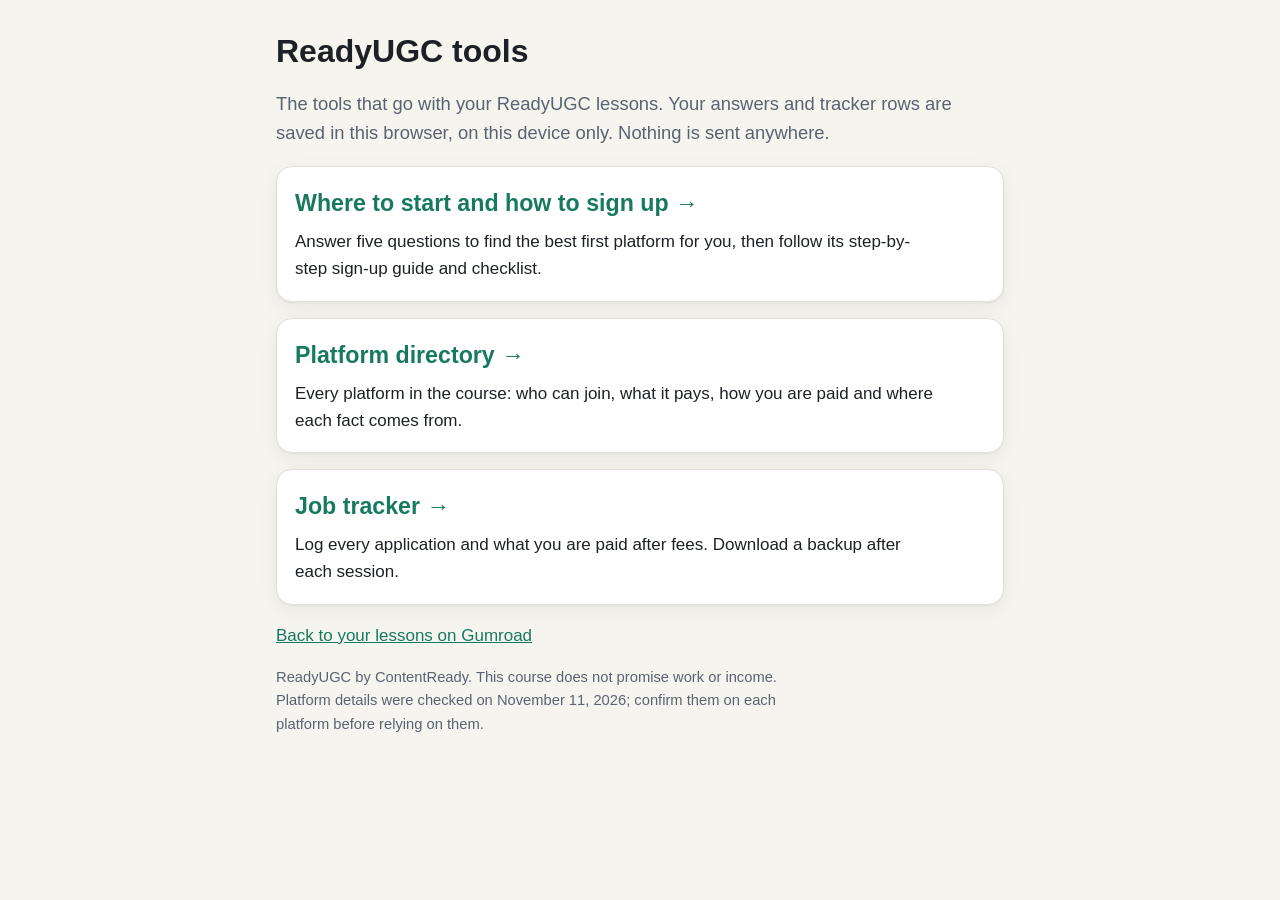
==== index.html @ 534c57f2 "ReadyUGC free tools: starting-point quiz, sign-up guides, platform directory, job tracker Co-Authore" ====
<!doctype html>
<html lang="en">
<head>
<meta charset="utf-8">
<meta name="viewport" content="width=device-width, initial-scale=1">
<title>ReadyUGC tools</title>
<link rel="stylesheet" href="style.css">
<link rel="stylesheet" href="course.css">
<link rel="icon" href="favicon.svg" type="image/svg+xml">
<meta name="robots" content="noindex">
</head>
<body>
<main>
<h1>ReadyUGC tools</h1>
<p class="lead">The tools that go with your ReadyUGC lessons. Your answers and tracker rows are saved in this browser, on this device only. Nothing is sent anywhere.</p>
<a class="card tool" href="platforms.html"><h2>Where to start and how to sign up →</h2><p>Answer five questions to find the best first platform for you, then follow its step-by-step sign-up guide and checklist.</p></a>
<a class="card tool" href="directory.html"><h2>Platform directory →</h2><p>Every platform in the course: who can join, what it pays, how you are paid and where each fact comes from.</p></a>
<a class="card tool" href="tracker.html"><h2>Job tracker →</h2><p>Log every application and what you are paid after fees. Download a backup after each session.</p></a>
<p><a href="https://app.gumroad.com/library">Back to your lessons on Gumroad</a></p>
<p class="muted">ReadyUGC by ContentReady. This course does not promise work or income. Platform details were checked on November 11, 2026; confirm them on each platform before relying on them.</p>
</main>
</body>
</html>
---- style.css ----
:root {
  --bg: #fbfaf7; --card: #ffffff; --ink: #1f2328; --muted: #5c6470;
  --line: #e3e0d8; --accent: #1f6f5c; --accent-ink: #ffffff; --soft: #eef5f2; --warn: #8a5a00;
}
@media (prefers-color-scheme: dark) {
  :root { --bg: #14171a; --card: #1c2024; --ink: #e8eaed; --muted: #a0a8b3;
    --line: #2c3238; --accent: #5cc2a6; --accent-ink: #0d1a16; --soft: #1a2a26; --warn: #e0b060; }
}
* { box-sizing: border-box; }
body { margin: 0; background: var(--bg); color: var(--ink);
  font: 17px/1.6 -apple-system, BlinkMacSystemFont, "Segoe UI", Roboto, Helvetica, Arial, sans-serif; }
main { max-width: 760px; margin: 0 auto; padding: 32px 16px 80px; }
h1 { font-size: 2rem; line-height: 1.2; margin: 0 0 12px; }
h2 { font-size: 1.35rem; margin: 40px 0 10px; padding-top: 8px; border-top: 1px solid var(--line); }
h3 { font-size: 1.05rem; margin: 24px 0 6px; }
p, li { max-width: 68ch; }
.lead { font-size: 1.15rem; color: var(--muted); }
.card { background: var(--card); border: 1px solid var(--line); border-radius: 10px; padding: 18px; margin: 16px 0; }
.price { font-size: 2rem; font-weight: 700; }
.btn { display: inline-block; background: var(--accent); color: var(--accent-ink); font-weight: 600;
  padding: 12px 22px; border-radius: 8px; text-decoration: none; border: 0; cursor: pointer; font-size: 1rem; }
.btn.secondary { background: transparent; color: var(--accent); border: 1px solid var(--accent); }
.note { background: var(--soft); border-radius: 8px; padding: 12px 14px; font-size: 0.95rem; }
.muted { color: var(--muted); font-size: 0.92rem; }
.tpl { background: var(--soft); border-left: 3px solid var(--accent); padding: 12px 14px; border-radius: 0 8px 8px 0;
  white-space: pre-wrap; font-size: 0.97rem; margin: 10px 0; }
.tablewrap { overflow-x: auto; }
table { border-collapse: collapse; width: 100%; font-size: 0.95rem; }
th, td { text-align: left; padding: 8px 10px; border-bottom: 1px solid var(--line); vertical-align: top; }
th { color: var(--muted); font-weight: 600; }
td.num, th.num { text-align: right; font-variant-numeric: tabular-nums; }
label { display: block; font-size: 0.9rem; color: var(--muted); margin: 10px 0 4px; }
input, select { width: 100%; padding: 9px 10px; border: 1px solid var(--line); border-radius: 6px;
  background: var(--card); color: var(--ink); font-size: 1rem; }
.grid { display: grid; grid-template-columns: repeat(auto-fit, minmax(200px, 1fr)); gap: 0 16px; }
.result { font-size: 1.6rem; font-weight: 700; font-variant-numeric: tabular-nums; }
.row { display: grid; grid-template-columns: 2fr 1fr 1fr 1fr auto; gap: 8px; margin-bottom: 8px; align-items: end; }
.row button, .small { background: transparent; border: 1px solid var(--line); color: var(--muted); border-radius: 6px; padding: 8px 10px; cursor: pointer; }
@media (max-width: 560px) { .row { grid-template-columns: 1fr 1fr; } h1 { font-size: 1.6rem; } }
@media print { .btn, .noprint { display: none; } body { background: #fff; } }
---- course.css ----
/* Course experience: progress hub, lesson navigation, badges and "mark done" cards.
   Loaded after style.css on every paid course page. Worksheet PDFs and the sales page do not use it. */
:root {
  --bg: #f6f4ef; --card: #ffffff; --ink: #1d2126; --muted: #5a6370; --line: #e4e0d6;
  --accent: #17795f; --accent-ink: #ffffff; --soft: #e8f4ef; --warn: #8a5a00;
  --gold: #f0a63a; --gold-soft: #fff3df; --danger: #b3412f; --danger-soft: #fdecea;
  --shadow: 0 1px 2px rgba(20, 30, 40, .06), 0 6px 20px rgba(20, 30, 40, .06);
  --radius: 16px;
}
@media (prefers-color-scheme: dark) {
  :root { --bg: #111417; --card: #1a1f24; --ink: #e9ecef; --muted: #a2abb6; --line: #2b323a;
    --accent: #4fc79f; --accent-ink: #08201a; --soft: #16302a; --warn: #e6b866;
    --gold: #f5b955; --gold-soft: #3a2e17; --danger: #f08a78; --danger-soft: #3a1f1b;
    --shadow: 0 1px 2px rgba(0, 0, 0, .3), 0 6px 20px rgba(0, 0, 0, .25); }
}
html { scroll-behavior: smooth; }
@media (prefers-reduced-motion: reduce) { html { scroll-behavior: auto; } *, *::before, *::after { animation: none !important; transition: none !important; } }
body { background: var(--bg); }
a { color: var(--accent); }
.card { border-radius: var(--radius); box-shadow: var(--shadow); border-color: var(--line); }
.btn { border-radius: 999px; transition: transform .12s ease, filter .12s ease; }
.btn:hover { filter: brightness(1.06); transform: translateY(-1px); }
.note { border-left: 4px solid var(--accent); border-radius: 0 12px 12px 0; }

/* ---------- Top bar on lesson pages ---------- */
.topbar { position: sticky; top: 0; z-index: 20; display: flex; align-items: center; justify-content: space-between; gap: 12px;
  padding: 10px 16px; background: color-mix(in srgb, var(--bg) 88%, transparent); backdrop-filter: blur(8px);
  border-bottom: 1px solid var(--line); font-size: .92rem; }
.topbar a { text-decoration: none; font-weight: 600; }
.tb-progress { display: flex; align-items: center; gap: 10px; color: var(--muted); white-space: nowrap; }
.mini-bar { width: 90px; height: 8px; border-radius: 999px; background: var(--line); overflow: hidden; }
.mini-bar i, .readbar i { display: block; height: 100%; width: 0; background: linear-gradient(90deg, var(--accent), var(--gold)); transition: width .4s ease; }
.readbar { position: fixed; left: 0; right: 0; top: 0; height: 3px; z-index: 30; }
.readbar i { transition: none; }
.has-topbar main > p.noprint:first-child { display: none; }

/* ---------- Lesson layout and contents ---------- */
.layout { display: block; }
.toc { max-width: 760px; margin: 16px auto 0; padding: 0 16px; }
.toc details { background: var(--card); border: 1px solid var(--line); border-radius: var(--radius); box-shadow: var(--shadow); padding: 4px 16px; }
.toc summary { cursor: pointer; font-weight: 700; padding: 10px 0; }
.toc ol { list-style: none; margin: 0 0 10px; padding: 0; }
.toc li a { display: flex; gap: 10px; align-items: center; padding: 7px 8px; border-radius: 10px; color: var(--ink); text-decoration: none; font-size: .93rem; line-height: 1.35; }
.toc li a:hover { background: var(--soft); }
.toc li a.current { background: var(--soft); color: var(--accent); font-weight: 600; }
.toc .dot { flex: none; width: 22px; height: 22px; border-radius: 50%; border: 2px solid var(--line); display: grid; place-items: center; font-size: .72rem; font-weight: 700; color: var(--muted); }
.toc a.done .dot { background: var(--accent); border-color: var(--accent); color: var(--accent-ink); }
@media (min-width: 1100px) {
  .layout { display: grid; grid-template-columns: 260px minmax(0, 760px); justify-content: center; gap: 40px; padding: 0 24px; }
  .layout main { margin: 0; }
  .toc { margin: 0; padding: 32px 0 0; position: sticky; top: 48px; align-self: start; max-height: calc(100vh - 64px); overflow: auto; }
}

/* Section headings become chapter headings */
main h2 { border-top: 0; margin-top: 56px; display: flex; align-items: center; gap: 12px; scroll-margin-top: 64px; font-size: 1.45rem; }
main h2 .num { flex: none; width: 38px; height: 38px; border-radius: 12px; display: grid; place-items: center; font-size: 1rem;
  background: var(--soft); color: var(--accent); }
main h2.is-done .num { background: var(--accent); color: var(--accent-ink); }
main h2 .chip { margin-left: auto; font-size: .75rem; font-weight: 600; color: var(--accent); background: var(--soft); padding: 3px 10px; border-radius: 999px; white-space: nowrap; }
main h3 { scroll-margin-top: 64px; }

/* Numbered step lists as a timeline */
ol.steps { list-style: none; counter-reset: st; padding-left: 0; }
ol.steps > li { counter-increment: st; position: relative; padding: 2px 0 14px 46px; margin: 0; }
ol.steps > li::before { content: counter(st); position: absolute; left: 0; top: 0; width: 30px; height: 30px; border-radius: 50%;
  background: var(--card); border: 2px solid var(--accent); color: var(--accent); font-weight: 700; font-size: .9rem; display: grid; place-items: center; }
ol.steps > li:not(:last-child)::after { content: ""; position: absolute; left: 15px; top: 32px; bottom: 2px; width: 2px; background: var(--line); }

/* Tables */
.tablewrap { background: var(--card); border: 1px solid var(--line); border-radius: var(--radius); box-shadow: var(--shadow); margin: 14px 0; }
.tablewrap table th { background: var(--soft); color: var(--ink); }
.tablewrap tr:last-child td { border-bottom: 0; }

/* Copyable templates */
.tpl { position: relative; padding-top: 40px; border-radius: 0 12px 12px 0; }
.copy { position: absolute; top: 8px; right: 8px; font: inherit; font-size: .82rem; font-weight: 600; padding: 4px 12px; border-radius: 999px;
  border: 1px solid var(--accent); background: var(--card); color: var(--accent); cursor: pointer; }
.copy.ok { background: var(--accent); color: var(--accent-ink); }

/* Red flags and checklists */
ul.flags { list-style: none; padding: 0; display: grid; gap: 10px; }
ul.flags li { max-width: none; background: var(--danger-soft); border-radius: 12px; padding: 12px 14px 12px 44px; position: relative; }
ul.flags li::before { content: "🚩"; position: absolute; left: 14px; top: 11px; }
ul.checklist { list-style: none; padding: 0; }
ul.checklist li { position: relative; padding: 8px 0 8px 40px; }
ul.checklist input { position: absolute; left: 0; top: 8px; width: 24px; height: 24px; accent-color: var(--accent); }
ul.checklist label { display: inline; color: inherit; font-size: inherit; margin: 0; cursor: pointer; }

/* Platform cards */
.plat { padding: 20px; }
.plat h3 { font-size: 1.25rem; }
.plat-head { display: flex; justify-content: space-between; align-items: flex-start; gap: 12px; flex-wrap: wrap; }
.plat .tag { background: var(--soft); color: var(--accent); border-color: transparent; font-weight: 600; margin: 0 6px 6px 0; }
.plat .tag.hot { background: var(--gold-soft); color: var(--warn); }
.plat details { margin-top: 10px; border-top: 1px dashed var(--line); padding-top: 8px; }
.plat summary { cursor: pointer; font-weight: 600; color: var(--accent); }

/* "Mark done" card at the end of each lesson step */
.finish { margin: 28px 0 8px; padding: 18px 20px; border-radius: var(--radius); background: linear-gradient(135deg, var(--soft), var(--gold-soft));
  border: 1px solid var(--line); display: flex; flex-wrap: wrap; align-items: center; gap: 12px 18px; }
.finish-text { flex: 1 1 220px; }
.finish-eyebrow { display: block; font-size: .78rem; font-weight: 700; letter-spacing: .04em; text-transform: uppercase; color: var(--muted); }
.finish .btn.is-done { background: var(--card); color: var(--accent); border: 2px solid var(--accent); }
.next-link { font-weight: 600; text-decoration: none; }
.next-link:hover { text-decoration: underline; }

/* ---------- Course home ---------- */
.hero { display: flex; gap: 24px; align-items: center; flex-wrap: wrap; background: var(--card); border: 1px solid var(--line);
  border-radius: 22px; box-shadow: var(--shadow); padding: 24px; margin-bottom: 20px;
  background-image: radial-gradient(circle at 100% 0, var(--gold-soft), transparent 45%), radial-gradient(circle at 0 100%, var(--soft), transparent 50%); }
.hero h1 { margin-bottom: 6px; }
.hero .lead { margin: 0 0 12px; }
.hero-text { flex: 1 1 300px; }
.eyebrow { margin: 0 0 4px; font-size: .78rem; font-weight: 700; letter-spacing: .06em; text-transform: uppercase; color: var(--accent); }
.ring { position: relative; width: 132px; height: 132px; flex: none; }
.ring svg { width: 100%; height: 100%; transform: rotate(-90deg); }
.ring circle { fill: none; stroke-width: 12; }
.ring .track { stroke: var(--line); }
.ring .fill { stroke: url(#ringGrad); stroke-linecap: round; transition: stroke-dashoffset .8s cubic-bezier(.2, .8, .2, 1); }
.ring-label { position: absolute; inset: 0; display: grid; place-content: center; text-align: center; line-height: 1.1; }
.ring-label strong { font-size: 1.7rem; }
.ring-label span { font-size: .78rem; color: var(--muted); }
.stats { display: flex; flex-wrap: wrap; gap: 8px; }
.stat { background: var(--bg); border: 1px solid var(--line); border-radius: 999px; padding: 5px 12px; font-size: .9rem; }
.stat strong { font-variant-numeric: tabular-nums; }

.next { display: flex; flex-wrap: wrap; gap: 14px 20px; align-items: center; padding: 20px 22px; border-radius: var(--radius);
  background: var(--accent); color: var(--accent-ink); box-shadow: var(--shadow); margin-bottom: 8px; }
.next .eyebrow { color: inherit; opacity: .8; }
.next h2 { all: unset; display: block; font-size: 1.3rem; font-weight: 700; }
.next p { margin: 4px 0 0; opacity: .9; }
.next-body { flex: 1 1 260px; }
.next .btn { background: var(--accent-ink); color: var(--accent); }

.badges { display: grid; grid-template-columns: repeat(auto-fill, minmax(140px, 1fr)); gap: 12px; margin: 12px 0 8px; }
.badge { text-align: center; padding: 14px 10px; border-radius: var(--radius); background: var(--card); border: 1px solid var(--line); }
.badge .icon { font-size: 2rem; display: block; filter: grayscale(1); opacity: .35; transition: all .4s ease; }
.badge strong { display: block; font-size: .9rem; margin-top: 4px; }
.badge span { font-size: .78rem; color: var(--muted); }
.badge.earned { border-color: var(--gold); background: var(--gold-soft); }
.badge.earned .icon { filter: none; opacity: 1; }
.badge.pop { animation: pop .6s ease; }
@keyframes pop { 0% { transform: scale(1); } 40% { transform: scale(1.12); } 100% { transform: scale(1); } }

.stage { margin-top: 30px; }
.stage-head { display: flex; align-items: center; gap: 12px; margin-bottom: 8px; }
.stage-head h2 { margin: 0; font-size: 1.2rem; }
.stage-head .icon { font-size: 1.5rem; }
.stage-head .count { margin-left: auto; font-size: .85rem; color: var(--muted); font-weight: 600; }
.stage-list { background: var(--card); border: 1px solid var(--line); border-radius: var(--radius); box-shadow: var(--shadow); overflow: hidden; }
.step { display: flex; gap: 14px; align-items: flex-start; padding: 14px 18px; border-top: 1px solid var(--line); }
.step:first-child { border-top: 0; }
.step.is-next { background: var(--soft); }
.step input { appearance: none; -webkit-appearance: none; flex: none; width: 28px; height: 28px; margin: 2px 0 0; border-radius: 50%;
  border: 2px solid var(--line); background: var(--card); cursor: pointer; display: grid; place-items: center; transition: all .2s ease; }
.step input:hover { border-color: var(--accent); }
.step input:checked { background: var(--accent); border-color: var(--accent); }
.step input:checked::after { content: "✓"; color: var(--accent-ink); font-weight: 800; font-size: .95rem; }
.step input:focus-visible { outline: 3px solid var(--gold); outline-offset: 2px; }
.step a { font-weight: 650; text-decoration: none; color: var(--ink); }
.step a:hover { color: var(--accent); }
.step.done a { color: var(--muted); text-decoration: line-through; text-decoration-color: var(--line); }
.step p { margin: 2px 0 0; }
.step .xp { margin-left: auto; flex: none; font-size: .78rem; font-weight: 700; color: var(--warn); background: var(--gold-soft); border-radius: 999px; padding: 3px 9px; }
.step.done .xp { opacity: .5; }

ul.sheets { list-style: none; padding: 0; display: grid; grid-template-columns: repeat(auto-fill, minmax(230px, 1fr)); gap: 12px; }
ul.sheets li a { display: flex; align-items: center; gap: 10px; padding: 14px 16px; background: var(--card); border: 1px solid var(--line);
  border-radius: var(--radius); box-shadow: var(--shadow); text-decoration: none; font-weight: 600; height: 100%; }
ul.sheets li a::before { content: "⬇"; display: grid; place-items: center; flex: none; width: 32px; height: 32px; border-radius: 10px; background: var(--soft); }
.finished { text-align: center; padding: 26px 20px; border-radius: var(--radius); background: var(--gold-soft); border: 1px solid var(--gold); margin-bottom: 8px; }
.finished .big { font-size: 2.6rem; display: block; }

/* Toast and confetti */
.toast { position: fixed; left: 50%; bottom: 24px; transform: translate(-50%, 120px); z-index: 50; background: var(--ink); color: var(--bg);
  padding: 12px 20px; border-radius: 999px; font-weight: 600; box-shadow: var(--shadow); transition: transform .35s cubic-bezier(.2, .8, .2, 1); max-width: calc(100% - 32px); text-align: center; }
.toast.show { transform: translate(-50%, 0); }
.confetti { position: fixed; top: -12px; z-index: 40; width: 9px; height: 14px; border-radius: 2px; pointer-events: none; animation: fall 1.6s ease-in forwards; }
@keyframes fall { to { transform: translateY(105vh) rotate(720deg); opacity: .6; } }

@media (max-width: 560px) {
  .hero { padding: 18px; } .ring { width: 104px; height: 104px; } .ring-label strong { font-size: 1.35rem; }
  .step .xp { display: none; } main h2 { font-size: 1.25rem; } main h2 .chip { display: none; }
}
/* Until the account confirms whose progress this is, progress is not shown (course.js). */
html.cp-loading #hub .ring .fill, html.cp-loading #hub .ring-label, html.cp-loading #hub .stats, html.cp-loading #next,
html.cp-loading #badges, html.cp-loading #steps, html.cp-loading #where, html.cp-loading .tb-progress, html.cp-loading .finish .btn,
html.cp-loading ul.checklist input, html.cp-loading .cp-wait { visibility: hidden; }
.cp-notice { position: fixed; left: 50%; bottom: 24px; transform: translateX(-50%); z-index: 50; margin: 0; max-width: calc(100vw - 32px);
  background: var(--ink); color: var(--bg); padding: 10px 16px; border-radius: 999px; font-size: .95rem; text-align: center; }
@media print { .topbar, .readbar, .toc, .finish, .copy, .toast, .next, .badges { display: none !important; } }

/* Tools site */
a { color: var(--accent); }
a.tool { display: block; text-decoration: none; color: inherit; }
a.tool:hover, a.tool:focus-visible { border-color: var(--accent); }
a.tool h2 { border: 0; margin: 0 0 6px; padding: 0; color: var(--accent); }
a.tool p { margin: 0; }
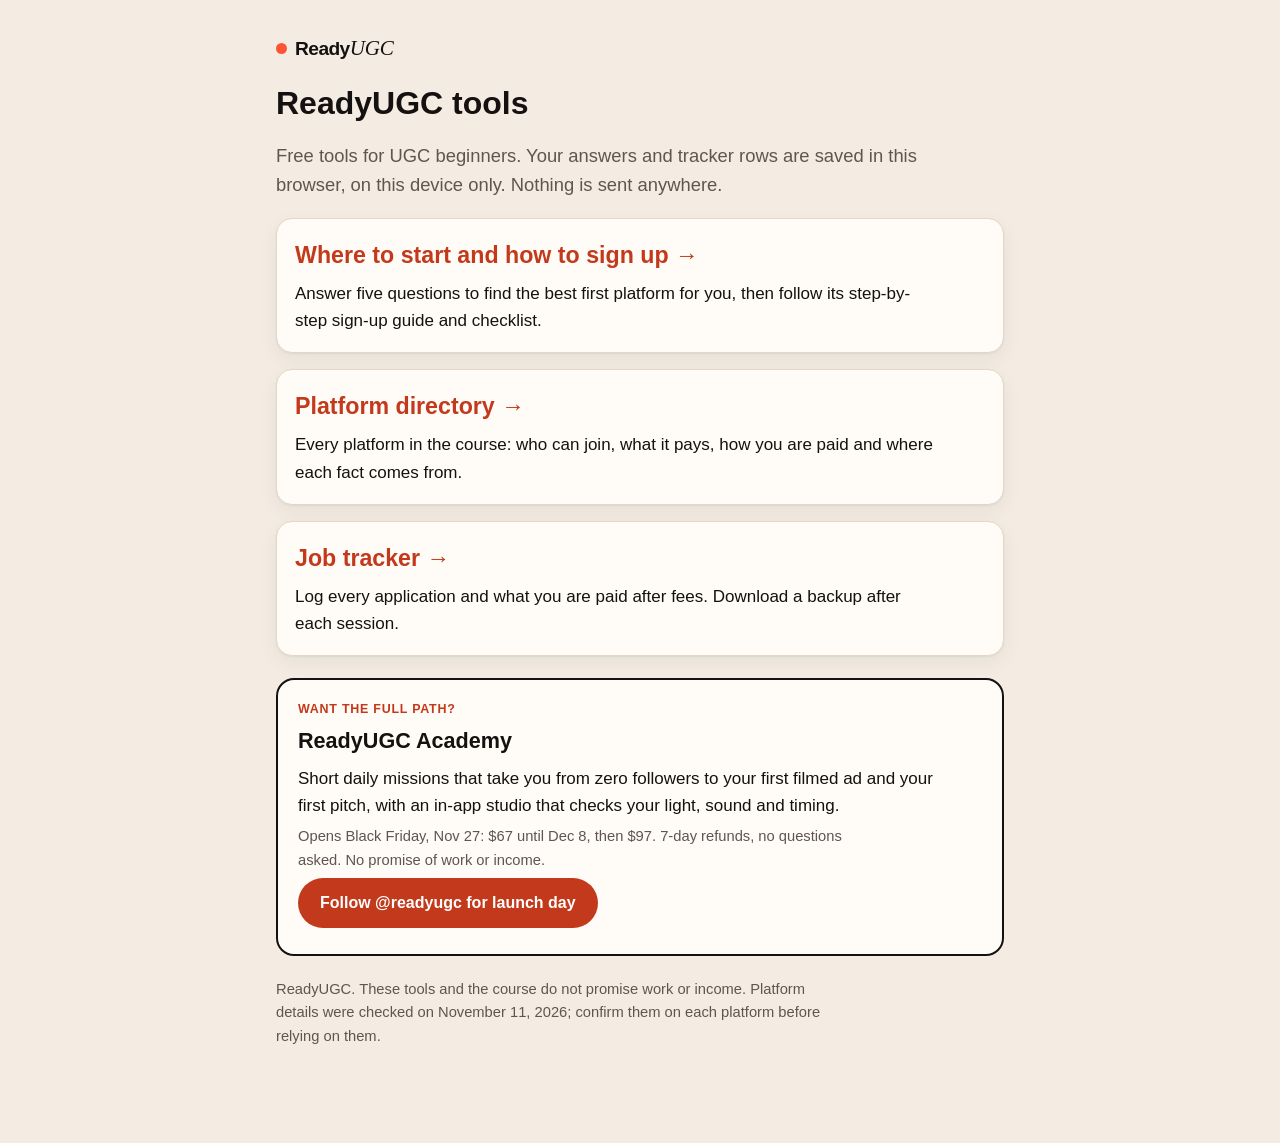
==== commit b08314fd: "Rebrand to ReadyUGC (rec-dot logo, ink/coral palette), remove Gumroad/ContentReady, add Academy next" ====
--- a/index.html
+++ b/index.html
@@ -11,13 +11,14 @@
 </head>
 <body>
 <main>
+<a class="brand" href="index.html" aria-label="ReadyUGC tools home"><i aria-hidden="true"></i><span>Ready<em>UGC</em></span></a>
 <h1>ReadyUGC tools</h1>
-<p class="lead">The tools that go with your ReadyUGC lessons. Your answers and tracker rows are saved in this browser, on this device only. Nothing is sent anywhere.</p>
+<p class="lead">Free tools for UGC beginners. Your answers and tracker rows are saved in this browser, on this device only. Nothing is sent anywhere.</p>
 <a class="card tool" href="platforms.html"><h2>Where to start and how to sign up →</h2><p>Answer five questions to find the best first platform for you, then follow its step-by-step sign-up guide and checklist.</p></a>
 <a class="card tool" href="directory.html"><h2>Platform directory →</h2><p>Every platform in the course: who can join, what it pays, how you are paid and where each fact comes from.</p></a>
 <a class="card tool" href="tracker.html"><h2>Job tracker →</h2><p>Log every application and what you are paid after fees. Download a backup after each session.</p></a>
-<p><a href="https://app.gumroad.com/library">Back to your lessons on Gumroad</a></p>
-<p class="muted">ReadyUGC by ContentReady. This course does not promise work or income. Platform details were checked on November 11, 2026; confirm them on each platform before relying on them.</p>
+<div class="academy"><p class="eyebrow">Want the full path?</p><h3>ReadyUGC Academy</h3><p>Short daily missions that take you from zero followers to your first filmed ad and your first pitch, with an in-app studio that checks your light, sound and timing.</p><p class="muted">Opens Black Friday, Nov 27: $67 until Dec 8, then $97. 7-day refunds, no questions asked. No promise of work or income.</p><p><a class="btn" href="https://www.instagram.com/readyugc/">Follow @readyugc for launch day</a></p></div>
+<p class="muted">ReadyUGC. These tools and the course do not promise work or income. Platform details were checked on November 11, 2026; confirm them on each platform before relying on them.</p>
 </main>
 </body>
 </html>
--- a/style.css
+++ b/style.css
@@ -1,10 +1,10 @@
 :root {
-  --bg: #fbfaf7; --card: #ffffff; --ink: #1f2328; --muted: #5c6470;
-  --line: #e3e0d8; --accent: #1f6f5c; --accent-ink: #ffffff; --soft: #eef5f2; --warn: #8a5a00;
+  --bg: #F4ECE2; --card: #FFFBF6; --ink: #141110; --muted: #5E564F;
+  --line: #E2D7C8; --accent: #C2391B; --accent-ink: #ffffff; --soft: #F7E3D9; --warn: #8a5a00; --lime: #DDF46A;
 }
 @media (prefers-color-scheme: dark) {
-  :root { --bg: #14171a; --card: #1c2024; --ink: #e8eaed; --muted: #a0a8b3;
-    --line: #2c3238; --accent: #5cc2a6; --accent-ink: #0d1a16; --soft: #1a2a26; --warn: #e0b060; }
+  :root { --bg: #141110; --card: #1E1A18; --ink: #F4ECE2; --muted: #A89F95;
+    --line: #2E2825; --accent: #FF5533; --accent-ink: #141110; --soft: #2A2421; --warn: #e0b060; --lime: #DDF46A; }
 }
 * { box-sizing: border-box; }
 body { margin: 0; background: var(--bg); color: var(--ink);
@@ -38,3 +38,12 @@
 .row button, .small { background: transparent; border: 1px solid var(--line); color: var(--muted); border-radius: 6px; padding: 8px 10px; cursor: pointer; }
 @media (max-width: 560px) { .row { grid-template-columns: 1fr 1fr; } h1 { font-size: 1.6rem; } }
 @media print { .btn, .noprint { display: none; } body { background: #fff; } }
+
+/* ReadyUGC brand (Nov 25, 2026) */
+.brand{display:flex;align-items:center;gap:8px;font-weight:800;font-size:1.2rem;letter-spacing:-.03em;text-decoration:none;color:var(--ink);margin:0 0 18px}
+.brand i{width:11px;height:11px;border-radius:50%;background:#FF5533;display:inline-block}
+.brand em{font-family:"Iowan Old Style","Palatino Linotype",Georgia,serif;font-style:italic;font-weight:400;letter-spacing:-.01em;font-size:1.1em}
+.academy{border:2px solid var(--ink);border-radius:18px;padding:20px;margin:22px 0;background:var(--card)}
+.academy .eyebrow{margin:0 0 4px;font-size:.78rem;font-weight:700;letter-spacing:.06em;text-transform:uppercase;color:var(--accent)}
+.academy h3{margin:0 0 6px;font-size:1.35rem}
+.academy p{margin:6px 0}
--- a/course.css
+++ b/course.css
@@ -1,15 +1,15 @@
 /* Course experience: progress hub, lesson navigation, badges and "mark done" cards.
    Loaded after style.css on every paid course page. Worksheet PDFs and the sales page do not use it. */
 :root {
-  --bg: #f6f4ef; --card: #ffffff; --ink: #1d2126; --muted: #5a6370; --line: #e4e0d6;
-  --accent: #17795f; --accent-ink: #ffffff; --soft: #e8f4ef; --warn: #8a5a00;
+  --bg: #F4ECE2; --card: #FFFBF6; --ink: #141110; --muted: #5E564F; --line: #E2D7C8;
+  --accent: #C2391B; --accent-ink: #ffffff; --soft: #F7E3D9; --warn: #8a5a00;
   --gold: #f0a63a; --gold-soft: #fff3df; --danger: #b3412f; --danger-soft: #fdecea;
   --shadow: 0 1px 2px rgba(20, 30, 40, .06), 0 6px 20px rgba(20, 30, 40, .06);
   --radius: 16px;
 }
 @media (prefers-color-scheme: dark) {
-  :root { --bg: #111417; --card: #1a1f24; --ink: #e9ecef; --muted: #a2abb6; --line: #2b323a;
-    --accent: #4fc79f; --accent-ink: #08201a; --soft: #16302a; --warn: #e6b866;
+  :root { --bg: #141110; --card: #1E1A18; --ink: #F4ECE2; --muted: #A89F95; --line: #2E2825;
+    --accent: #FF5533; --accent-ink: #141110; --soft: #2A2421; --warn: #e6b866;
     --gold: #f5b955; --gold-soft: #3a2e17; --danger: #f08a78; --danger-soft: #3a1f1b;
     --shadow: 0 1px 2px rgba(0, 0, 0, .3), 0 6px 20px rgba(0, 0, 0, .25); }
 }
